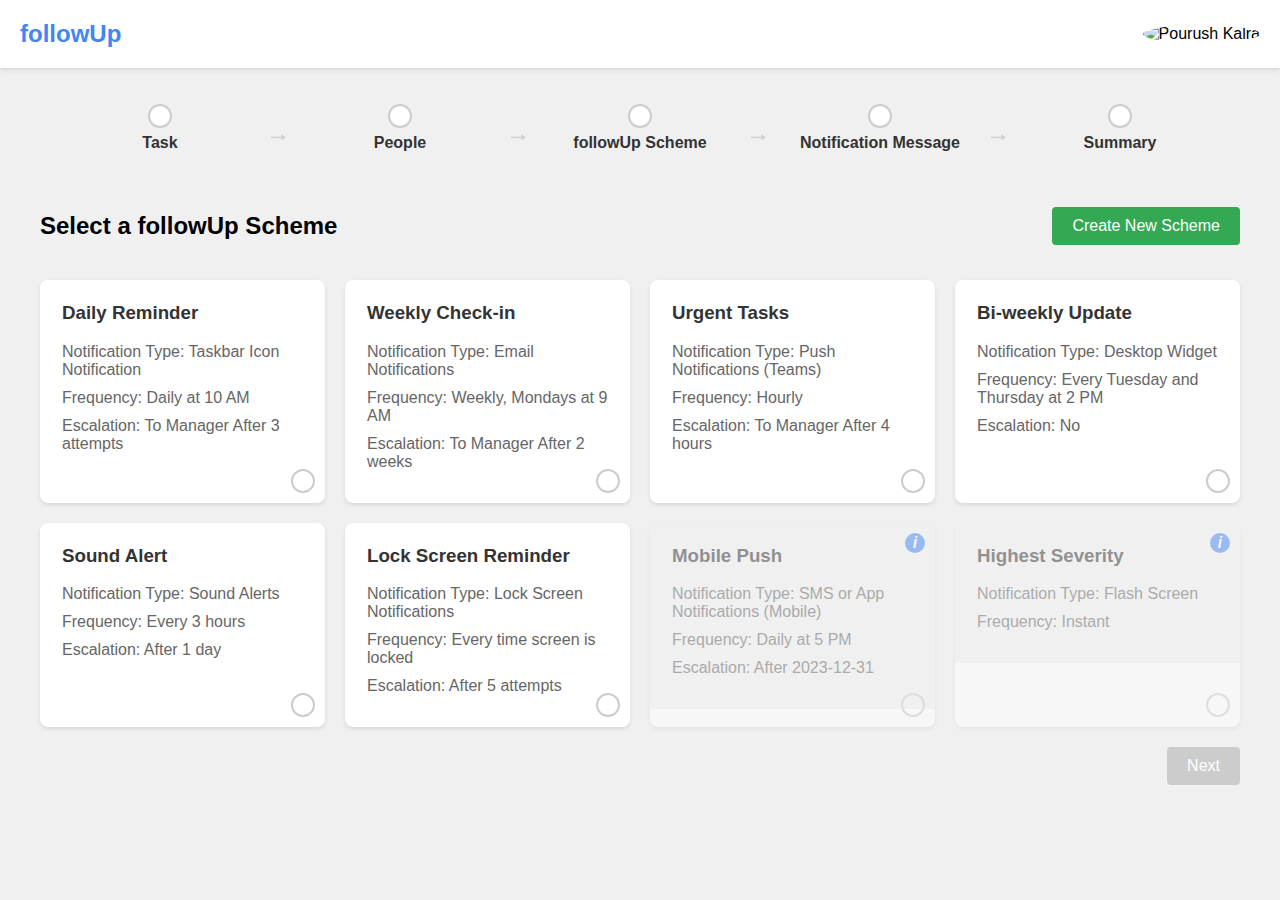
==== pages/followup.html @ 4c8eb8f8 "Add files via upload" ====
<!DOCTYPE html>
<html lang="en">
<head>
    <meta charset="UTF-8">
    <meta name="viewport" content="width=device-width, initial-scale=1.0">
    <title>followUp - Scheme</title>
    <link rel="stylesheet" href="../styles/followup.css">
    <style>
        .popup {
            display: none; /* Initially hidden */
            position: fixed; /* Fixed positioning */
            top: 50%; /* Center vertically */
            left: 50%; /* Center horizontally */
            transform: translate(-50%, -50%); /* Adjust for the width and height */
            width: 90%; /* Width of the popup */
            max-width: 600px; /* Maximum width */
            background-color: rgba(255, 255, 255, 1); /* White background */
            border-radius: 8px; /* Rounded corners */
            box-shadow: 0 4px 6px rgba(0, 0, 0, 0.1); /* Shadow for depth */
            z-index: 1000; /* Ensure it appears above other content */
            border: none; /* Remove any borders */
        }

        .popup:before {
            content: ''; /* Create a backdrop */
            position: fixed; /* Fixed positioning */
            top: 0; /* Cover the entire screen */
            left: 0; /* Cover the entire screen */
            width: 100%; /* Full width */
            height: 100%; /* Full height */
            background-color: rgba(0, 0, 0, 0.5); /* Semi-transparent background */
            z-index: -1; /* Behind the popup */
        }

        .escalation-section {
            border-top: 1px solid #ccc; /* Visual separation */
            padding-top: 20px; /* Padding for the section */
            margin-top: 20px; /* Margin for spacing */
        }
    </style>
</head>
<body>
    <header>
        <div class="branding"><a href="../index.html">followUp</a></div>
        <div class="user-profile">
            <img src="https://lh3.googleusercontent.com/a/ACg8ocKcbGWCPMhuBIO7dKfRcdoTU032Cxt4-pXLSDFzZ_DLHxt5FAM7yg=s288-c-no" alt="Pourush Kalra" title="Pourush Kalra">
        </div>
    </header>
    <main>
        <div class="container">
            <nav class="process-flow">
                <ul>
                    <li><a href="task.html">Task</a></li>
                    <li><a href="people.html">People</a></li>
                    <li><a href="followup.html">followUp Scheme</a></li>
                    <li><a href="notification-message.html">Notification Message</a></li>
                    <li><a href="summary.html">Summary</a></li>
                </ul>
            </nav>
            <div class="scheme-header">
                <h2>Select a followUp Scheme</h2>
                <button id="create-scheme">Create New Scheme</button>
            </div>
            <div class="scheme-cards">
                <label class="scheme-card">
                    <input type="radio" name="scheme" value="daily">
                    <div class="card-content">
                        <h3>Daily Reminder</h3>
                        <p>Notification Type: Taskbar Icon Notification</p>
                        <p>Frequency: Daily at 10 AM</p>
                        <p>Escalation: To Manager After 3 attempts</p>
                    </div>
                    <div class="radio-indicator"></div>
                </label>
                <label class="scheme-card">
                    <input type="radio" name="scheme" value="weekly">
                    <div class="card-content">
                        <h3>Weekly Check-in</h3>
                        <p>Notification Type: Email Notifications</p>
                        <p>Frequency: Weekly, Mondays at 9 AM</p>
                        <p>Escalation: To Manager After 2 weeks</p>
                    </div>
                    <div class="radio-indicator"></div>
                </label>
                <label class="scheme-card">
                    <input type="radio" name="scheme" value="urgent">
                    <div class="card-content">
                        <h3>Urgent Tasks</h3>
                        <p>Notification Type: Push Notifications (Teams)</p>
                        <p>Frequency: Hourly</p>
                        <p>Escalation: To Manager After 4 hours</p>
                    </div>
                    <div class="radio-indicator"></div>
                </label>
                <label class="scheme-card">
                    <input type="radio" name="scheme" value="biweekly">
                    <div class="card-content">
                        <h3>Bi-weekly Update</h3>
                        <p>Notification Type: Desktop Widget</p>
                        <p>Frequency: Every Tuesday and Thursday at 2 PM</p>
                        <p>Escalation: No</p>
                    </div>
                    <div class="radio-indicator"></div>
                </label>
                <label class="scheme-card">
                    <input type="radio" name="scheme" value="sound_alert">
                    <div class="card-content">
                        <h3>Sound Alert</h3>
                        <p>Notification Type: Sound Alerts</p>
                        <p>Frequency: Every 3 hours</p>
                        <p>Escalation: After 1 day</p>
                    </div>
                    <div class="radio-indicator"></div>
                </label>
                <label class="scheme-card">
                    <input type="radio" name="scheme" value="lock_screen">
                    <div class="card-content">
                        <h3>Lock Screen Reminder</h3>
                        <p>Notification Type: Lock Screen Notifications</p>
                        <p>Frequency: Every time screen is locked</p>
                        <p>Escalation: After 5 attempts</p>
                    </div>
                    <div class="radio-indicator"></div>
                </label>
                <label class="scheme-card disabled">
                    <input type="radio" name="scheme" value="mobile_push" disabled>
                    <div class="card-content">
                        <h3>Mobile Push</h3>
                        <p>Notification Type: SMS or App Notifications (Mobile)</p>
                        <p>Frequency: Daily at 5 PM</p>
                        <p>Escalation: After 2023-12-31</p>
                    </div>
                    <div class="radio-indicator"></div>
                    <div class="info-icon" title="No access">i</div>
                </label>
                <label class="scheme-card disabled">
                    <input type="radio" name="scheme" value="highest_severity" disabled>
                    <div class="card-content">
                        <h3>Highest Severity</h3>
                        <p>Notification Type: Flash Screen</p>
                        <p>Frequency: Instant</p>
                    </div>
                    <div class="radio-indicator"></div>
                    <div class="info-icon" title="No access">i</div>
                </label>
            </div>
            <div class="button-container">
                <button id="next-button" disabled>Next</button>
            </div>
        </div>
    </main>

    <!-- Popup for Create New Scheme -->
    <div id="create-scheme-popup" class="popup" style="display: none;">
        <div class="popup-content">
            <h2>Create New followUp Scheme</h2>
            <form id="new-scheme-form">
                <label for="scheme-name">Scheme Name:</label>
                <input type="text" id="scheme-name" name="scheme-name" required>

                <label for="notification-type">Notification Type:</label>
                <select id="notification-type" name="notification-type" required>
                    <option value="">Select a notification type</option>
                    <option value="taskbar">Taskbar Icon Notification</option>
                    <option value="email">Email Notifications</option>
                    <option value="push" disabled>Push Notifications (Teams)</option>
                    <option value="desktop-widget" disabled>Desktop Widget</option>
                    <option value="sound" disabled>Sound Alerts</option>
                    <option value="lock-screen">Lock Screen Notifications</option>
                    <option value="mobile" disabled>SMS or App Notifications (Mobile)</option>
                </select>

                <label for="frequency">Frequency:</label>
                <div class="frequency-tabs">
                    <button type="button" class="tab-button active" data-tab="daily-tab">Daily</button>
                    <button type="button" class="tab-button" data-tab="weekly-tab">Weekly</button>
                    <button type="button" class="tab-button" data-tab="monthly-tab">Monthly</button>
                    <button type="button" class="tab-button" data-tab="yearly-tab">Yearly</button>
                </div>

                <div id="daily-tab" class="frequency-tab-content active">
                    <h3>Daily</h3>
                    <label>
                        <input type="radio" name="daily-option" value="every-day" checked> Every day
                    </label>
                    <br>
                    <label>
                        <input type="radio" name="daily-option" value="every-weekday"> Every weekday
                    </label>
                    <br>
                    <label>Starts at:</label>
                    <select name="daily-hour">
                        <option value="0">12 AM</option>
                        <option value="1">1 AM</option>
                        <option value="2">2 AM</option>
                        <option value="3">3 AM</option>
                        <option value="4">4 AM</option>
                        <option value="5">5 AM</option>
                        <option value="6">6 AM</option>
                        <option value="7">7 AM</option>
                        <option value="8">8 AM</option>
                        <option value="9">9 AM</option>
                        <option value="10">10 AM</option>
                        <option value="11">11 AM</option>
                        <option value="12">12 PM</option>
                        <option value="13">1 PM</option>
                        <option value="14">2 PM</option>
                        <option value="15">3 PM</option>
                        <option value="16">4 PM</option>
                        <option value="17">5 PM</option>
                        <option value="18">6 PM</option>
                        <option value="19">7 PM</option>
                        <option value="20">8 PM</option>
                        <option value="21">9 PM</option>
                        <option value="22">10 PM</option>
                        <option value="23">11 PM</option>
                    </select>
                    <select name="daily-minute">
                        <option value="0">00</option>
                        <option value="15">15</option>
                        <option value="30">30</option>
                        <option value="45">45</option>
                    </select>
                </div>

                <div id="weekly-tab" class="frequency-tab-content" style="display: none;">
                    <h3>Weekly</h3>
                    <label>Select day(s) of the week:</label>
                    <div>
                        <label><input type="checkbox" name="weekdays" value="monday"> Monday</label>
                        <label><input type="checkbox" name="weekdays" value="tuesday"> Tuesday</label>
                        <label><input type="checkbox" name="weekdays" value="wednesday"> Wednesday</label>
                        <label><input type="checkbox" name="weekdays" value="thursday"> Thursday</label>
                        <label><input type="checkbox" name="weekdays" value="friday"> Friday</label>
                        <label><input type="checkbox" name="weekdays" value="saturday"> Saturday</label>
                        <label><input type="checkbox" name="weekdays" value="sunday"> Sunday</label>
                    </div>
                    <br>
                    <label>Starts at:</label>
                    <select name="weekly-hour">
                        <option value="0">12 AM</option>
                        <option value="1">1 AM</option>
                        <option value="2">2 AM</option>
                        <option value="3">3 AM</option>
                        <option value="4">4 AM</option>
                        <option value="5">5 AM</option>
                        <option value="6">6 AM</option>
                        <option value="7">7 AM</option>
                        <option value="8">8 AM</option>
                        <option value="9">9 AM</option>
                        <option value="10">10 AM</option>
                        <option value="11">11 AM</option>
                        <option value="12">12 PM</option>
                        <option value="13">1 PM</option>
                        <option value="14">2 PM</option>
                        <option value="15">3 PM</option>
                        <option value="16">4 PM</option>
                        <option value="17">5 PM</option>
                        <option value="18">6 PM</option>
                        <option value="19">7 PM</option>
                        <option value="20">8 PM</option>
                        <option value="21">9 PM</option>
                        <option value="22">10 PM</option>
                        <option value="23">11 PM</option>
                    </select>
                    <select name="weekly-minute">
                        <option value="0">00</option>
                        <option value="15">15</option>
                        <option value="30">30</option>
                        <option value="45">45</option>
                    </select>
                </div>

                <div id="monthly-tab" class="frequency-tab-content" style="display: none;">
                    <h3>Monthly</h3>
                    <label>
                        <input type="radio" name="monthly-option" value="day" checked> Day <input type="number" min="1" value="1" style="width: 50px;"> of every <input type="number" min="1" value="1" style="width: 50px;"> month(s)
                    </label>
                    <br>
                    <label>
                        <input type="radio" name="monthly-option" value="first-monday"> The <select>
                            <option value="first">First</option>
                            <option value="second">Second</option>
                            <option value="third">Third</option>
                            <option value="fourth">Fourth</option>
                            <option value="last">Last</option>
                        </select>
                        <select>
                            <option value="monday">Monday</option>
                            <option value="tuesday">Tuesday</option>
                            <option value="wednesday">Wednesday</option>
                            <option value="thursday">Thursday</option>
                            <option value="friday">Friday</option>
                            <option value="saturday">Saturday</option>
                            <option value="sunday">Sunday</option>
                        </select>
                        of every <input type="number" min="1" value="1" style="width: 50px;"> month(s)
                    </label>
                    <br>
                    <label>Starts at:</label>
                    <select name="monthly-hour">
                        <option value="0">12 AM</option>
                        <option value="1">1 AM</option>
                        <option value="2">2 AM</option>
                        <option value="3">3 AM</option>
                        <option value="4">4 AM</option>
                        <option value="5">5 AM</option>
                        <option value="6">6 AM</option>
                        <option value="7">7 AM</option>
                        <option value="8">8 AM</option>
                        <option value="9">9 AM</option>
                        <option value="10">10 AM</option>
                        <option value="11">11 AM</option>
                        <option value="12">12 PM</option>
                        <option value="13">1 PM</option>
                        <option value="14">2 PM</option>
                        <option value="15">3 PM</option>
                        <option value="16">4 PM</option>
                        <option value="17">5 PM</option>
                        <option value="18">6 PM</option>
                        <option value="19">7 PM</option>
                        <option value="20">8 PM</option>
                        <option value="21">9 PM</option>
                        <option value="22">10 PM</option>
                        <option value="23">11 PM</option>
                    </select>
                    <select name="monthly-minute">
                        <option value="0">00</option>
                        <option value="15">15</option>
                        <option value="30">30</option>
                        <option value="45">45</option>
                    </select>
                </div>

                <div id="yearly-tab" class="frequency-tab-content" style="display: none;">
                    <h3>Yearly</h3>
                    <label>On:</label>
                    <input type="date" name="yearly-date">
                    <br>
                    <label>Starts at:</label>
                    <select name="yearly-hour">
                        <option value="0">12 AM</option>
                        <option value="1">1 AM</option>
                        <option value="2">2 AM</option>
                        <option value="3">3 AM</option>
                        <option value="4">4 AM</option>
                        <option value="5">5 AM</option>
                        <option value="6">6 AM</option>
                        <option value="7">7 AM</option>
                        <option value="8">8 AM</option>
                        <option value="9">9 AM</option>
                        <option value="10">10 AM</option>
                        <option value="11">11 AM</option>
                        <option value="12">12 PM</option>
                        <option value="13">1 PM</option>
                        <option value="14">2 PM</option>
                        <option value="15">3 PM</option>
                        <option value="16">4 PM</option>
                        <option value="17">5 PM</option>
                        <option value="18">6 PM</option>
                        <option value="19">7 PM</option>
                        <option value="20">8 PM</option>
                        <option value="21">9 PM</option>
                        <option value="22">10 PM</option>
                        <option value="23">11 PM</option>
                    </select>
                    <select name="yearly-minute">
                        <option value="0">00</option>
                        <option value="15">15</option>
                        <option value="30">30</option>
                        <option value="45">45</option>
                    </select>
                </div>

                <div class="escalation-section">
                    <h3>Escalation</h3>
                    <div class="escalation-toggle">
                        <label for="require-escalation">Do you require escalation?</label>
                        <input type="checkbox" id="require-escalation" name="require-escalation">
                    </div>

                    <div id="escalation-options" style="display: none;">
                        <h3>Escalation Logic</h3>
                        <div class="escalation-logic">
                            <label>
                                <input type="radio" name="escalation-logic" value="attempts">
                                After <input type="number" name="attempts" min="1" value="1" style="width: 50px;"> attempts
                            </label>
                            <br>
                            <label>
                                <input type="radio" name="escalation-logic" value="time">
                                After <input type="number" name="time-value" min="1" value="1" style="width: 50px;">
                                <select name="time-unit">
                                    <option value="days">days</option>
                                    <option value="months">months</option>
                                </select>
                            </label>
                            <br>
                            <label>
                                <input type="radio" name="escalation-logic" value="date">
                                After Date <input type="date" name="escalation-date">
                            </label>
                            <br>
                            <label>
                                <input type="radio" name="escalation-logic" value="manual">
                                Manually on demand
                            </label>
                        </div>

                        <h3>Escalate to:</h3>
                        <div class="escalate-options">
                            <label>
                                <input type="radio" name="escalate-to" value="manager">
                                Manager
                            </label>
                            <br>
                            <label>
                                <input type="radio" name="escalate-to" value="hr-partner">
                                HR Partner
                            </label>
                            <br>
                            <label>
                                <input type="radio" name="escalate-to" value="skip-level-manager">
                                Skip Level Manager
                            </label>
                        </div>

                        <label for="escalation-notification-type">Escalation Notification Type:</label>
                        <select id="escalation-notification-type" name="escalation-notification-type" required>
                            <option value="">Select a notification type</option>
                            <option value="taskbar">Taskbar Icon Notification</option>
                            <option value="email">Email Notifications</option>
                            <option value="push" disabled>Push Notifications (Teams)</option>
                            <option value="desktop-widget" disabled>Desktop Widget</option>
                            <option value="sound" disabled>Sound Alerts</option>
                            <option value="lock-screen">Lock Screen Notifications</option>
                            <option value="mobile" disabled>SMS or App Notifications (Mobile)</option>
                        </select>
                    </div>
                </div>

                <div class="button-group">
                    <button type="submit">Create Scheme</button>
                    <button type="button" id="close-popup">Cancel</button>
                </div>
            </form>
        </div>
    </div>

    <script>
        document.addEventListener('DOMContentLoaded', function() {
            const createSchemeButton = document.getElementById('create-scheme');
            const popup = document.getElementById('create-scheme-popup');
            const closePopup = document.getElementById('close-popup');
            const form = document.getElementById('new-scheme-form');
            const nextButton = document.getElementById('next-button');

            function openPopup() {
                // Reset the form and show the popup
                form.reset();
                const activeTab = document.querySelector('.tab-button.active');
                if (activeTab) {
                    activeTab.classList.remove('active');
                }
                const dailyTab = document.querySelector('#daily-tab');
                if (dailyTab) {
                    dailyTab.style.display = 'block';
                    dailyTab.classList.add('active');
                }
                popup.style.display = 'flex';
            }

            function closePopupHandler() {
                popup.style.display = 'none';
            }

            createSchemeButton.addEventListener('click', openPopup);
            closePopup.addEventListener('click', closePopupHandler);

            const requireEscalation = document.getElementById('require-escalation');
            const escalationOptions = document.getElementById('escalation-options');

            requireEscalation.addEventListener('change', function() {
                escalationOptions.style.display = this.checked ? 'block' : 'none';
            });

            // Frequency tab functionality
            const frequencyTabs = document.querySelectorAll('.tab-button');
            const frequencyContents = document.querySelectorAll('.frequency-tab-content');

            frequencyTabs.forEach(tab => {
                tab.addEventListener('click', function() {
                    frequencyTabs.forEach(t => t.classList.remove('active'));
                    frequencyContents.forEach(content => {
                        content.style.display = 'none';
                    });
                    tab.classList.add('active');
                    document.getElementById(tab.dataset.tab).style.display = 'block';
                });
            });

            // Enable the Next button when a scheme is selected
            const schemeRadios = document.querySelectorAll('input[name="scheme"]');
            schemeRadios.forEach(radio => {
                radio.addEventListener('change', function() {
                    nextButton.disabled = false; // Enable the Next button
                });
            });

            // Add event listener to the form submission
            form.addEventListener('submit', function(e) {
                e.preventDefault();
                // Here you would typically send this data to a server
                closePopupHandler();
                // Additional logic after form submission if needed
            });

            nextButton.addEventListener('click', function() {
                // Redirect to the escalation page
                // window.location.href = 'escalation.html'; // Uncomment if needed
            });
        });
    </script>
</body>
</html>
---- styles/followup.css ----
body {
    font-family: Arial, sans-serif;
    margin: 0;
    padding: 0;
    background-color: #f0f0f0;
}

header {
    display: flex;
    justify-content: space-between;
    align-items: center;
    padding: 20px;
    background-color: #fff;
    box-shadow: 0 2px 4px rgba(0,0,0,0.1);
}

.branding a {
    font-size: 24px;
    font-weight: bold;
    color: #4285F4;
    text-decoration: none;
}

.user-profile img {
    width: 40px;
    height: 40px;
    border-radius: 50%;
    cursor: pointer;
}

.container {
    max-width: 1200px;
    margin: 0 auto;
    padding: 20px;
}

.process-flow {
    margin-bottom: 30px;
}

.process-flow ul {
    list-style-type: none;
    padding: 0;
    display: flex;
    justify-content: space-between;
    align-items: center;
    position: relative;
}

.process-flow li {
    flex: 1;
    text-align: center;
    position: relative;
    z-index: 1;
}

.process-flow a {
    text-decoration: none;
    color: #333;
    display: block;
    padding: 30px 10px 10px;
    font-weight: bold;
    transition: color 0.3s;
    position: relative;
}

.process-flow li::before {
    content: '';
    position: absolute;
    top: 0;
    left: 50%;
    transform: translateX(-50%);
    width: 20px;
    height: 20px;
    background-color: #fff;
    border: 2px solid #ccc;
    border-radius: 50%;
    z-index: 1;
}

.process-flow .active::before {
    background-color: #4285F4;
    border-color: #4285F4;
}

.process-flow li:not(:last-child)::after {
    content: '→';
    position: absolute;
    top: 50%;
    right: -10px;
    transform: translateY(-50%);
    font-size: 24px;
    color: #ccc;
}

.scheme-header {
    display: flex;
    justify-content: space-between;
    align-items: center;
    margin-bottom: 20px;
}

.scheme-cards {
    display: grid;
    grid-template-columns: repeat(auto-fill, minmax(250px, 1fr));
    gap: 20px;
    margin-bottom: 20px;
}

.scheme-card {
    background-color: #fff;
    border-radius: 8px;
    box-shadow: 0 2px 4px rgba(0,0,0,0.1);
    overflow: hidden;
    cursor: pointer;
    transition: transform 0.3s ease;
    position: relative;
}

.scheme-card:hover {
    transform: translateY(-5px);
}

.scheme-card input[type="radio"] {
    display: none;
}

.scheme-card input[type="radio"]:checked + .card-content {
    background-color: #e6f2ff;
    border: 2px solid #4285F4;
}

.card-content {
    padding: 20px;
    border: 2px solid transparent;
}

.card-content h3 {
    margin-top: 0;
    color: #333;
}

.card-content p {
    margin: 10px 0;
    color: #666;
}

.radio-indicator {
    position: absolute;
    bottom: 10px;
    right: 10px;
    width: 20px;
    height: 20px;
    border: 2px solid #ccc;
    border-radius: 50%;
}

.scheme-card input[type="radio"]:checked + .card-content + .radio-indicator {
    background-color: #4285F4;
    border-color: #4285F4;
}

.scheme-card.disabled {
    opacity: 0.5;
    cursor: not-allowed;
}

.scheme-card.disabled .card-content {
    background-color: #f0f0f0;
}

.info-icon {
    position: absolute;
    top: 10px;
    right: 10px;
    width: 20px;
    height: 20px;
    background-color: #4285F4;
    color: #fff;
    border-radius: 50%;
    display: flex;
    justify-content: center;
    align-items: center;
    font-style: italic;
    font-weight: bold;
    cursor: help;
    opacity: 1;
}

.info-icon:hover::after {
    content: attr(title);
    position: absolute;
    top: 100%;
    right: 0;
    background-color: #333;
    color: #fff;
    padding: 5px 10px;
    border-radius: 4px;
    font-size: 12px;
    white-space: nowrap;
}

.button-container {
    display: flex;
    justify-content: flex-end;
    margin-top: 20px;
}

button {
    padding: 10px 20px;
    font-size: 16px;
    border: none;
    border-radius: 4px;
    cursor: pointer;
    transition: background-color 0.3s ease;
}

#create-scheme {
    background-color: #34A853;
    color: white;
    padding: 10px 20px;
    font-size: 16px;
    border: none;
    border-radius: 4px;
    cursor: pointer;
    transition: background-color 0.3s ease;
}

#create-scheme:hover {
    background-color: #2E8B57;
}

#next-button {
    background-color: #4285F4;
    color: white;
    padding: 10px 20px;
    font-size: 16px;
    border: none;
    border-radius: 4px;
    cursor: pointer;
    transition: background-color 0.3s ease;
}

#next-button:hover {
    background-color: #3367D6;
}

#next-button:disabled {
    background-color: #ccc;
    cursor: not-allowed;
}

.popup {
    display: none; /* Initially hidden */
    position: fixed; /* Fixed positioning */
    top: 50%; /* Center vertically */
    left: 50%; /* Center horizontally */
    transform: translate(-50%, -50%); /* Adjust for the width and height */
    width: 90%; /* Width of the popup */
    max-width: 600px; /* Maximum width */
    background-color: rgba(255, 255, 255, 1); /* White background */
    border-radius: 8px; /* Rounded corners */
    box-shadow: 0 4px 6px rgba(0, 0, 0, 0.1); /* Shadow for depth */
    z-index: 1000; /* Ensure it appears above other content */
}

.popup:before {
    content: ''; /* Create a backdrop */
    position: fixed; /* Fixed positioning */
    top: 0; /* Cover the entire screen */
    left: 0; /* Cover the entire screen */
    width: 100%; /* Full width */
    height: 100%; /* Full height */
    background-color: rgba(0, 0, 0, 0.5); /* Semi-transparent background */
    z-index: -1; /* Behind the popup */
}

.popup-content {
    background-color: #fff;
    padding: 30px;
    border-radius: 8px;
    width: 90%;
    max-width: 600px;
    box-shadow: 0 4px 6px rgba(0, 0, 0, 0.1);
    max-height: 80vh; /* Limit the height of the popup */
    overflow-y: auto; /* Enable vertical scrolling */
}

.popup h2 {
    margin-top: 0;
    margin-bottom: 20px;
    color: #333;
}

.popup form {
    display: flex;
    flex-direction: column;
}

.popup label {
    margin-top: 15px;
    margin-bottom: 5px;
    font-weight: bold;
    color: #555;
}

.popup input,
.popup select {
    margin-bottom: 15px;
    padding: 10px;
    border: 1px solid #ccc;
    border-radius: 4px;
    font-size: 14px;
}

.frequency-container,
.escalation-container {
    display: flex;
    flex-wrap: wrap;
    align-items: center;
    gap: 10px;
    margin-bottom: 15px;
}

.frequency-options,
#escalation-details,
#escalation-date {
    display: flex;
    align-items: center;
    gap: 10px;
}

.weekday-selector {
    display: flex;
    flex-wrap: wrap;
    gap: 10px;
    margin-top: 10px;
}

.weekday-selector label {
    display: flex;
    align-items: center;
    margin: 0;
    font-weight: normal;
}

.weekday-selector input[type="checkbox"] {
    margin-right: 5px;
}

.time-container {
    margin-bottom: 15px;
}

.button-group {
    display: flex;
    justify-content: flex-end;
    gap: 10px;
    margin-top: 20px;
}

.button-group button {
    padding: 10px 20px;
    border: none;
    border-radius: 4px;
    cursor: pointer;
    font-size: 14px;
    transition: background-color 0.3s ease;
}

.button-group button[type="submit"] {
    background-color: #4285F4;
    color: #fff;
}

.button-group button[type="submit"]:hover {
    background-color: #3367D6;
}

.button-group button[type="button"] {
    background-color: #f1f1f1;
    color: #333;
}

.button-group button[type="button"]:hover {
    background-color: #e0e0e0;
}

.frequency-tabs {
    display: flex;
    margin-bottom: 15px;
}

.tab-button {
    flex: 1;
    padding: 10px;
    background-color: #f0f0f0;
    border: none;
    cursor: pointer;
}

.tab-button.active {
    background-color: #4285F4;
    color: white;
}

.frequency-tab-content {
    display: none;
    margin-bottom: 15px;
}

.frequency-tab-content.active {
    display: block;
}

.weekday-selector {
    display: flex;
    flex-wrap: wrap;
    gap: 10px;
    margin-top: 10px;
}

.weekday-selector label {
    display: flex;
    align-items: center;
}

/* Add more styles as needed */

.frequency-tab-content label {
    display: inline-block;
    margin-bottom: 10px;
}

.frequency-tab-content input[type="number"] {
    width: 50px;
    margin: 0 5px;
}

.frequency-tab-content select {
    margin: 0 5px;
}

.weekday-selector {
    margin-top: 10px;
}

.weekday-selector label {
    margin-right: 10px;
}
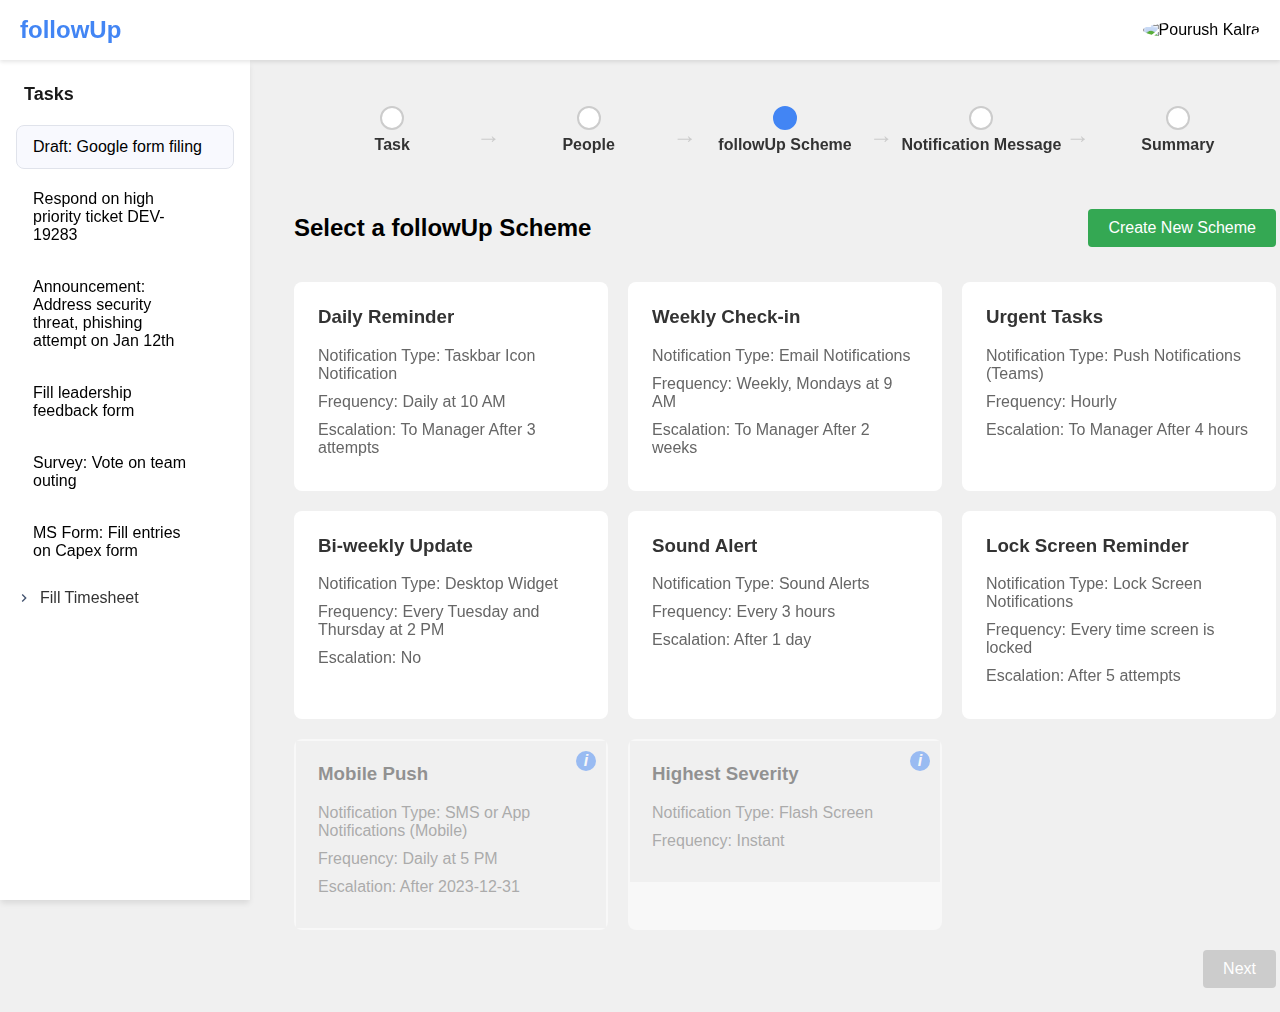
==== commit aaf4f0df: "Nov 11" ====
--- a/pages/followup.html
+++ b/pages/followup.html
@@ -4,40 +4,9 @@
     <meta charset="UTF-8">
     <meta name="viewport" content="width=device-width, initial-scale=1.0">
     <title>followUp - Scheme</title>
+    <link rel="stylesheet" href="../styles/base.css">
     <link rel="stylesheet" href="../styles/followup.css">
-    <style>
-        .popup {
-            display: none; /* Initially hidden */
-            position: fixed; /* Fixed positioning */
-            top: 50%; /* Center vertically */
-            left: 50%; /* Center horizontally */
-            transform: translate(-50%, -50%); /* Adjust for the width and height */
-            width: 90%; /* Width of the popup */
-            max-width: 600px; /* Maximum width */
-            background-color: rgba(255, 255, 255, 1); /* White background */
-            border-radius: 8px; /* Rounded corners */
-            box-shadow: 0 4px 6px rgba(0, 0, 0, 0.1); /* Shadow for depth */
-            z-index: 1000; /* Ensure it appears above other content */
-            border: none; /* Remove any borders */
-        }
-
-        .popup:before {
-            content: ''; /* Create a backdrop */
-            position: fixed; /* Fixed positioning */
-            top: 0; /* Cover the entire screen */
-            left: 0; /* Cover the entire screen */
-            width: 100%; /* Full width */
-            height: 100%; /* Full height */
-            background-color: rgba(0, 0, 0, 0.5); /* Semi-transparent background */
-            z-index: -1; /* Behind the popup */
-        }
-
-        .escalation-section {
-            border-top: 1px solid #ccc; /* Visual separation */
-            padding-top: 20px; /* Padding for the section */
-            margin-top: 20px; /* Margin for spacing */
-        }
-    </style>
+    <script src="https://cdn.jsdelivr.net/npm/chart.js"></script> <!-- Include Chart.js -->
 </head>
 <body>
     <header>
@@ -46,109 +15,160 @@
             <img src="https://lh3.googleusercontent.com/a/ACg8ocKcbGWCPMhuBIO7dKfRcdoTU032Cxt4-pXLSDFzZ_DLHxt5FAM7yg=s288-c-no" alt="Pourush Kalra" title="Pourush Kalra">
         </div>
     </header>
-    <main>
-        <div class="container">
-            <nav class="process-flow">
-                <ul>
-                    <li><a href="task.html">Task</a></li>
-                    <li><a href="people.html">People</a></li>
-                    <li><a href="followup.html">followUp Scheme</a></li>
-                    <li><a href="notification-message.html">Notification Message</a></li>
-                    <li><a href="summary.html">Summary</a></li>
-                </ul>
-            </nav>
-            <div class="scheme-header">
-                <h2>Select a followUp Scheme</h2>
-                <button id="create-scheme">Create New Scheme</button>
+
+    <div class="content-wrapper">
+        <div class="sidebar">
+            <h3>Tasks</h3>
+            <ul class="task-list">
+                <li class="task-item draft">
+                    Draft: Google form filing
+                </li>
+                <li class="task-item">
+                    <span>Respond on high priority ticket DEV-19283</span>
+                    <canvas id="chart1" class="progress-chart"></canvas>
+                </li>
+                <li class="task-item">
+                    <span>Announcement: Address security threat, phishing attempt on Jan 12th</span>
+                    <canvas id="chart2" class="progress-chart"></canvas>
+                    <a href="task-status.html" class="task-overlay" aria-label="View task status"></a>
+                </li>
+                <li class="task-item">
+                    <span>Fill leadership feedback form</span>
+                    <canvas id="chart3" class="progress-chart"></canvas>
+                </li>
+                <li class="task-item">
+                    <span>Survey: Vote on team outing</span>
+                    <canvas id="chart4" class="progress-chart"></canvas>
+                </li>
+                <li class="task-item">
+                    <span>MS Form: Fill entries on Capex form</span>
+                    <canvas id="chart5" class="progress-chart"></canvas>
+                </li>
+                <li class="timesheet-parent">
+                    <div class="timesheet-header">
+                        <svg class="arrow-icon" viewBox="0 0 24 24" fill="currentColor">
+                            <path d="M8.59 16.59L13.17 12 8.59 7.41 10 6l6 6-6 6-1.41-1.41z"/>
+                        </svg>
+                        <span>Fill Timesheet</span>
+                    </div>
+                    <ul class="timesheet-items">
+                        <li class="task-item">
+                            <span>Fill Timesheet - 01/16/24 - 01/31/24</span>
+                            <canvas id="timesheet1" class="progress-chart"></canvas>
+                        </li>
+                        <li class="task-item">
+                            <span>Fill Timesheet - 02/01/24 - 02/15/24</span>
+                            <canvas id="timesheet2" class="progress-chart"></canvas>
+                        </li>
+                        <li class="task-item">
+                            <span>Fill Timesheet - 02/16/24 - 02/29/24</span>
+                            <canvas id="timesheet3" class="progress-chart"></canvas>
+                        </li>
+                        <li class="task-item">
+                            <span>Fill Timesheet - 03/01/24 - 03/15/24</span>
+                            <canvas id="timesheet4" class="progress-chart"></canvas>
+                        </li>
+                    </ul>
+                </li>
+            </ul>
+        </div>
+
+        <main class="with-sidebar">
+            <div class="container">
+                <nav class="process-flow">
+                    <ul>
+                        <li><a href="task.html">Task</a></li>
+                        <li><a href="people.html">People</a></li>
+                        <li class="active"><a href="followup.html">followUp Scheme</a></li>
+                        <li><a href="notification-message.html">Notification Message</a></li>
+                        <li><a href="summary.html">Summary</a></li>
+                    </ul>
+                </nav>
+                <div class="scheme-header">
+                    <h2>Select a followUp Scheme</h2>
+                    <button id="create-scheme">Create New Scheme</button>
+                </div>
+                <div class="scheme-cards">
+                    <label class="scheme-card">
+                        <input type="radio" name="scheme" value="daily">
+                        <div class="card-content">
+                            <h3>Daily Reminder</h3>
+                            <p>Notification Type: Taskbar Icon Notification</p>
+                            <p>Frequency: Daily at 10 AM</p>
+                            <p>Escalation: To Manager After 3 attempts</p>
+                        </div>
+                    </label>
+                    <label class="scheme-card">
+                        <input type="radio" name="scheme" value="weekly">
+                        <div class="card-content">
+                            <h3>Weekly Check-in</h3>
+                            <p>Notification Type: Email Notifications</p>
+                            <p>Frequency: Weekly, Mondays at 9 AM</p>
+                            <p>Escalation: To Manager After 2 weeks</p>
+                        </div>
+                    </label>
+                    <label class="scheme-card">
+                        <input type="radio" name="scheme" value="urgent">
+                        <div class="card-content">
+                            <h3>Urgent Tasks</h3>
+                            <p>Notification Type: Push Notifications (Teams)</p>
+                            <p>Frequency: Hourly</p>
+                            <p>Escalation: To Manager After 4 hours</p>
+                        </div>
+                    </label>
+                    <label class="scheme-card">
+                        <input type="radio" name="scheme" value="biweekly">
+                        <div class="card-content">
+                            <h3>Bi-weekly Update</h3>
+                            <p>Notification Type: Desktop Widget</p>
+                            <p>Frequency: Every Tuesday and Thursday at 2 PM</p>
+                            <p>Escalation: No</p>
+                        </div>
+                    </label>
+                    <label class="scheme-card">
+                        <input type="radio" name="scheme" value="sound_alert">
+                        <div class="card-content">
+                            <h3>Sound Alert</h3>
+                            <p>Notification Type: Sound Alerts</p>
+                            <p>Frequency: Every 3 hours</p>
+                            <p>Escalation: After 1 day</p>
+                        </div>
+                    </label>
+                    <label class="scheme-card">
+                        <input type="radio" name="scheme" value="lock_screen">
+                        <div class="card-content">
+                            <h3>Lock Screen Reminder</h3>
+                            <p>Notification Type: Lock Screen Notifications</p>
+                            <p>Frequency: Every time screen is locked</p>
+                            <p>Escalation: After 5 attempts</p>
+                        </div>
+                    </label>
+                    <label class="scheme-card disabled">
+                        <input type="radio" name="scheme" value="mobile_push" disabled>
+                        <div class="card-content">
+                            <h3>Mobile Push</h3>
+                            <p>Notification Type: SMS or App Notifications (Mobile)</p>
+                            <p>Frequency: Daily at 5 PM</p>
+                            <p>Escalation: After 2023-12-31</p>
+                        </div>
+                        <div class="info-icon" title="No access">i</div>
+                    </label>
+                    <label class="scheme-card disabled">
+                        <input type="radio" name="scheme" value="highest_severity" disabled>
+                        <div class="card-content">
+                            <h3>Highest Severity</h3>
+                            <p>Notification Type: Flash Screen</p>
+                            <p>Frequency: Instant</p>
+                        </div>
+                        <div class="info-icon" title="No access">i</div>
+                    </label>
+                </div>
+                <div class="button-container">
+                    <button id="next-button" disabled>Next</button>
+                </div>
             </div>
-            <div class="scheme-cards">
-                <label class="scheme-card">
-                    <input type="radio" name="scheme" value="daily">
-                    <div class="card-content">
-                        <h3>Daily Reminder</h3>
-                        <p>Notification Type: Taskbar Icon Notification</p>
-                        <p>Frequency: Daily at 10 AM</p>
-                        <p>Escalation: To Manager After 3 attempts</p>
-                    </div>
-                    <div class="radio-indicator"></div>
-                </label>
-                <label class="scheme-card">
-                    <input type="radio" name="scheme" value="weekly">
-                    <div class="card-content">
-                        <h3>Weekly Check-in</h3>
-                        <p>Notification Type: Email Notifications</p>
-                        <p>Frequency: Weekly, Mondays at 9 AM</p>
-                        <p>Escalation: To Manager After 2 weeks</p>
-                    </div>
-                    <div class="radio-indicator"></div>
-                </label>
-                <label class="scheme-card">
-                    <input type="radio" name="scheme" value="urgent">
-                    <div class="card-content">
-                        <h3>Urgent Tasks</h3>
-                        <p>Notification Type: Push Notifications (Teams)</p>
-                        <p>Frequency: Hourly</p>
-                        <p>Escalation: To Manager After 4 hours</p>
-                    </div>
-                    <div class="radio-indicator"></div>
-                </label>
-                <label class="scheme-card">
-                    <input type="radio" name="scheme" value="biweekly">
-                    <div class="card-content">
-                        <h3>Bi-weekly Update</h3>
-                        <p>Notification Type: Desktop Widget</p>
-                        <p>Frequency: Every Tuesday and Thursday at 2 PM</p>
-                        <p>Escalation: No</p>
-                    </div>
-                    <div class="radio-indicator"></div>
-                </label>
-                <label class="scheme-card">
-                    <input type="radio" name="scheme" value="sound_alert">
-                    <div class="card-content">
-                        <h3>Sound Alert</h3>
-                        <p>Notification Type: Sound Alerts</p>
-                        <p>Frequency: Every 3 hours</p>
-                        <p>Escalation: After 1 day</p>
-                    </div>
-                    <div class="radio-indicator"></div>
-                </label>
-                <label class="scheme-card">
-                    <input type="radio" name="scheme" value="lock_screen">
-                    <div class="card-content">
-                        <h3>Lock Screen Reminder</h3>
-                        <p>Notification Type: Lock Screen Notifications</p>
-                        <p>Frequency: Every time screen is locked</p>
-                        <p>Escalation: After 5 attempts</p>
-                    </div>
-                    <div class="radio-indicator"></div>
-                </label>
-                <label class="scheme-card disabled">
-                    <input type="radio" name="scheme" value="mobile_push" disabled>
-                    <div class="card-content">
-                        <h3>Mobile Push</h3>
-                        <p>Notification Type: SMS or App Notifications (Mobile)</p>
-                        <p>Frequency: Daily at 5 PM</p>
-                        <p>Escalation: After 2023-12-31</p>
-                    </div>
-                    <div class="radio-indicator"></div>
-                    <div class="info-icon" title="No access">i</div>
-                </label>
-                <label class="scheme-card disabled">
-                    <input type="radio" name="scheme" value="highest_severity" disabled>
-                    <div class="card-content">
-                        <h3>Highest Severity</h3>
-                        <p>Notification Type: Flash Screen</p>
-                        <p>Frequency: Instant</p>
-                    </div>
-                    <div class="radio-indicator"></div>
-                    <div class="info-icon" title="No access">i</div>
-                </label>
-            </div>
-            <div class="button-container">
-                <button id="next-button" disabled>Next</button>
-            </div>
-        </div>
-    </main>
+        </main>
+    </div>
 
     <!-- Popup for Create New Scheme -->
     <div id="create-scheme-popup" class="popup" style="display: none;">
@@ -172,13 +192,30 @@
 
                 <label for="frequency">Frequency:</label>
                 <div class="frequency-tabs">
-                    <button type="button" class="tab-button active" data-tab="daily-tab">Daily</button>
+                    <button type="button" class="tab-button active" data-tab="one-time-tab">One-Time</button>
+                    <button type="button" class="tab-button" data-tab="daily-tab">Daily</button>
                     <button type="button" class="tab-button" data-tab="weekly-tab">Weekly</button>
                     <button type="button" class="tab-button" data-tab="monthly-tab">Monthly</button>
-                    <button type="button" class="tab-button" data-tab="yearly-tab">Yearly</button>
-                </div>
-
-                <div id="daily-tab" class="frequency-tab-content active">
+                </div>
+
+                <div id="one-time-tab" class="frequency-tab-content active">
+                    <h3>One-Time</h3>
+                    <div class="form-group">
+                        <label for="one-time-date">Select Date:</label>
+                        <input type="date" id="one-time-date" name="one-time-date" required>
+                    </div>
+                    <div class="form-group">
+                        <label for="one-time-hour">Starts at:</label>
+                        <select name="one-time-hour" id="one-time-hour">
+                            <!-- hour options -->
+                        </select>
+                        <select name="one-time-minute">
+                            <!-- minute options -->
+                        </select>
+                    </div>
+                </div>
+
+                <div id="daily-tab" class="frequency-tab-content" style="display: none;">
                     <h3>Daily</h3>
                     <label>
                         <input type="radio" name="daily-option" value="every-day" checked> Every day
@@ -294,82 +331,7 @@
                             <option value="saturday">Saturday</option>
                             <option value="sunday">Sunday</option>
                         </select>
-                        of every <input type="number" min="1" value="1" style="width: 50px;"> month(s)
-                    </label>
-                    <br>
-                    <label>Starts at:</label>
-                    <select name="monthly-hour">
-                        <option value="0">12 AM</option>
-                        <option value="1">1 AM</option>
-                        <option value="2">2 AM</option>
-                        <option value="3">3 AM</option>
-                        <option value="4">4 AM</option>
-                        <option value="5">5 AM</option>
-                        <option value="6">6 AM</option>
-                        <option value="7">7 AM</option>
-                        <option value="8">8 AM</option>
-                        <option value="9">9 AM</option>
-                        <option value="10">10 AM</option>
-                        <option value="11">11 AM</option>
-                        <option value="12">12 PM</option>
-                        <option value="13">1 PM</option>
-                        <option value="14">2 PM</option>
-                        <option value="15">3 PM</option>
-                        <option value="16">4 PM</option>
-                        <option value="17">5 PM</option>
-                        <option value="18">6 PM</option>
-                        <option value="19">7 PM</option>
-                        <option value="20">8 PM</option>
-                        <option value="21">9 PM</option>
-                        <option value="22">10 PM</option>
-                        <option value="23">11 PM</option>
-                    </select>
-                    <select name="monthly-minute">
-                        <option value="0">00</option>
-                        <option value="15">15</option>
-                        <option value="30">30</option>
-                        <option value="45">45</option>
-                    </select>
-                </div>
-
-                <div id="yearly-tab" class="frequency-tab-content" style="display: none;">
-                    <h3>Yearly</h3>
-                    <label>On:</label>
-                    <input type="date" name="yearly-date">
-                    <br>
-                    <label>Starts at:</label>
-                    <select name="yearly-hour">
-                        <option value="0">12 AM</option>
-                        <option value="1">1 AM</option>
-                        <option value="2">2 AM</option>
-                        <option value="3">3 AM</option>
-                        <option value="4">4 AM</option>
-                        <option value="5">5 AM</option>
-                        <option value="6">6 AM</option>
-                        <option value="7">7 AM</option>
-                        <option value="8">8 AM</option>
-                        <option value="9">9 AM</option>
-                        <option value="10">10 AM</option>
-                        <option value="11">11 AM</option>
-                        <option value="12">12 PM</option>
-                        <option value="13">1 PM</option>
-                        <option value="14">2 PM</option>
-                        <option value="15">3 PM</option>
-                        <option value="16">4 PM</option>
-                        <option value="17">5 PM</option>
-                        <option value="18">6 PM</option>
-                        <option value="19">7 PM</option>
-                        <option value="20">8 PM</option>
-                        <option value="21">9 PM</option>
-                        <option value="22">10 PM</option>
-                        <option value="23">11 PM</option>
-                    </select>
-                    <select name="yearly-minute">
-                        <option value="0">00</option>
-                        <option value="15">15</option>
-                        <option value="30">30</option>
-                        <option value="45">45</option>
-                    </select>
+                    </label>
                 </div>
 
                 <div class="escalation-section">
@@ -456,26 +418,40 @@
             const nextButton = document.getElementById('next-button');
 
             function openPopup() {
-                // Reset the form and show the popup
+                // Reset the form
                 form.reset();
-                const activeTab = document.querySelector('.tab-button.active');
-                if (activeTab) {
-                    activeTab.classList.remove('active');
-                }
-                const dailyTab = document.querySelector('#daily-tab');
-                if (dailyTab) {
-                    dailyTab.style.display = 'block';
-                    dailyTab.classList.add('active');
-                }
+
+                // Get all tabs and content sections
+                const tabs = document.querySelectorAll('.tab-button');
+                const contents = document.querySelectorAll('.frequency-tab-content');
+
+                // Hide all content sections first
+                contents.forEach(content => {
+                    content.style.display = 'none';
+                    content.classList.remove('active');
+                });
+
+                // Remove active class from all tabs
+                tabs.forEach(tab => {
+                    tab.classList.remove('active');
+                });
+
+                // Show and activate One-Time tab
+                const oneTimeTab = document.getElementById('one-time-tab');
+                const oneTimeButton = document.querySelector('[data-tab="one-time-tab"]');
+                
+                oneTimeTab.style.display = 'block';
+                oneTimeTab.classList.add('active');
+                oneTimeButton.classList.add('active');
+
+                // Show the popup
                 popup.style.display = 'flex';
             }
 
-            function closePopupHandler() {
+            createSchemeButton.addEventListener('click', openPopup);
+            closePopup.addEventListener('click', () => {
                 popup.style.display = 'none';
-            }
-
-            createSchemeButton.addEventListener('click', openPopup);
-            closePopup.addEventListener('click', closePopupHandler);
+            });
 
             const requireEscalation = document.getElementById('require-escalation');
             const escalationOptions = document.getElementById('escalation-options');
@@ -519,6 +495,147 @@
                 // Redirect to the escalation page
                 // window.location.href = 'escalation.html'; // Uncomment if needed
             });
+
+            // Get all tab buttons and content
+            const tabs = document.querySelectorAll('.tab-button');
+            const contents = document.querySelectorAll('.frequency-tab-content');
+
+            // Hide all content sections except One-Time
+            contents.forEach(content => {
+                if (content.id !== 'one-time-tab') {
+                    content.style.display = 'none';
+                }
+            });
+
+            // Set One-Time tab as active
+            document.querySelector('[data-tab="one-time-tab"]').classList.add('active');
+            document.getElementById('one-time-tab').style.display = 'block';
+
+            // Tab click handlers
+            tabs.forEach(tab => {
+                tab.addEventListener('click', () => {
+                    // Remove active class from all tabs
+                    tabs.forEach(t => t.classList.remove('active'));
+                    
+                    // Hide all content sections
+                    contents.forEach(content => {
+                        content.style.display = 'none';
+                    });
+
+                    // Add active class to clicked tab
+                    tab.classList.add('active');
+                    
+                    // Show corresponding content
+                    const contentId = tab.getAttribute('data-tab');
+                    document.getElementById(contentId).style.display = 'block';
+                });
+            });
+
+            // Single source of truth for all charts
+            const chartsData = [
+                { elementId: 'chart1', progress: 75 },
+                { elementId: 'chart2', progress: 50 },
+                { elementId: 'chart3', progress: 25 },
+                { elementId: 'chart4', progress: 100 },
+                { elementId: 'chart5', progress: 12 },
+                { elementId: 'timesheet1', progress: 95 },
+                { elementId: 'timesheet2', progress: 40 },
+                { elementId: 'timesheet3', progress: 0 },
+                { elementId: 'timesheet4', progress: 0 }
+            ];
+
+            // Single function to create donut charts
+            function createDonutChart(elementId, progress) {
+                const canvas = document.getElementById(elementId);
+                if (!canvas) return;
+                
+                const ctx = canvas.getContext('2d');
+                return new Chart(ctx, {
+                    type: 'doughnut',
+                    data: {
+                        datasets: [{
+                            data: [progress, 100 - progress],
+                            backgroundColor: [
+                                '#4CAF50',
+                                '#f0f0f0'
+                            ],
+                            borderWidth: 0
+                        }]
+                    },
+                    options: {
+                        cutout: '70%',
+                        responsive: false,
+                        maintainAspectRatio: true,
+                        width: 20,
+                        height: 20,
+                        plugins: {
+                            legend: {
+                                display: false
+                            },
+                            tooltip: {
+                                enabled: false
+                            }
+                        },
+                        layout: {
+                            padding: 0
+                        },
+                        elements: {
+                            arc: {
+                                borderWidth: 0
+                            }
+                        }
+                    }
+                });
+            }
+
+            // Initialize all charts once
+            chartsData.forEach(data => {
+                createDonutChart(data.elementId, data.progress);
+            });
+
+            // Process flow functionality
+            const processSteps = document.querySelectorAll('.process-flow li');
+            processSteps.forEach((step, index) => {
+                step.addEventListener('click', () => {
+                    processSteps.forEach(s => s.classList.remove('active'));
+                    for (let i = 0; i <= index; i++) {
+                        processSteps[i].classList.add('active');
+                    }
+                });
+            });
+
+            // Timesheet collapse functionality
+            const timesheetHeader = document.querySelector('.timesheet-header');
+            const timesheetItems = document.querySelector('.timesheet-items');
+            
+            if (timesheetHeader && timesheetItems) {
+                timesheetHeader.addEventListener('click', function() {
+                    this.classList.toggle('open');
+                    timesheetItems.classList.toggle('open');
+                });
+            }
+        });
+
+        function toggleSidebar() {
+            const sidebar = document.getElementById('sidebar');
+            sidebar.classList.toggle('active'); // Toggle sidebar visibility
+            const main = document.querySelector('main');
+            main.style.marginLeft = sidebar.classList.contains('active') ? '0' : '250px'; // Adjust main content margin
+        }
+
+        function toggleMenu(event) {
+            const menu = event.target.nextElementSibling; // Get the menu options
+            menu.classList.toggle('active'); // Toggle visibility
+        }
+
+        // Close the menu when clicking outside
+        document.addEventListener('click', function(event) {
+            const menus = document.querySelectorAll('.menu-options');
+            menus.forEach(menu => {
+                if (!menu.contains(event.target) && !menu.previousElementSibling.contains(event.target)) {
+                    menu.classList.remove('active');
+                }
+            });
         });
     </script>
 </body>
--- a/styles/base.css
+++ b/styles/base.css
@@ -0,0 +1,298 @@
+body {
+    font-family: Arial, sans-serif;
+    margin: 0;
+    padding: 0;
+    background-color: #f0f0f0;
+    min-height: 100vh;
+    display: flex;
+    flex-direction: column;
+}
+
+header {
+    position: fixed;
+    top: 0;
+    left: 0;
+    right: 0;
+    height: 60px;
+    background: white;
+    display: flex;
+    justify-content: space-between;
+    align-items: center;
+    padding: 0 20px;
+    box-shadow: 0 2px 4px rgba(0,0,0,0.1);
+    z-index: 100;
+}
+
+.branding {
+    font-size: 24px;
+    font-weight: bold;
+    color: #4285F4;
+}
+
+.branding a {
+    text-decoration: none;
+    color: inherit;
+}
+
+.user-profile img {
+    width: 40px;
+    height: 40px;
+    border-radius: 50%;
+    cursor: pointer;
+}
+
+main {
+    margin-left: 250px;
+    margin-top: 60px;
+    min-height: calc(100vh - 60px);
+    padding: 24px;
+    background-color: #f0f0f0;
+    padding-top: 30px;
+}
+
+.container {
+    max-width: 1200px;
+    width: 100%;
+    margin: 0 auto;
+    padding: 0 20px;
+}
+
+.process-flow {
+    margin-bottom: 30px;
+    margin-top: 0;
+}
+
+.process-flow ul {
+    list-style-type: none;
+    padding: 0;
+    display: flex;
+    justify-content: space-between;
+    align-items: center;
+    position: relative;
+}
+
+.process-flow li {
+    flex: 1;
+    text-align: center;
+    position: relative;
+    z-index: 1;
+}
+
+.process-flow a {
+    text-decoration: none;
+    color: #333;
+    display: block;
+    padding: 30px 10px 10px;
+    font-weight: bold;
+    transition: color 0.3s;
+    position: relative;
+}
+
+.process-flow li::before {
+    content: '';
+    position: absolute;
+    top: 0;
+    left: 50%;
+    transform: translateX(-50%);
+    width: 20px;
+    height: 20px;
+    background-color: #fff;
+    border: 2px solid #ccc;
+    border-radius: 50%;
+    z-index: 1;
+}
+
+.process-flow .active::before {
+    background-color: #4285F4;
+    border-color: #4285F4;
+}
+
+.process-flow li:not(:last-child)::after {
+    content: '→';
+    position: absolute;
+    top: 50%;
+    right: -10px;
+    transform: translateY(-50%);
+    font-size: 24px;
+    color: #ccc;
+}
+
+/* Sidebar base styles */
+.sidebar {
+    position: fixed;
+    top: 60px;
+    left: 0;
+    width: 250px;
+    height: calc(100vh - 60px);
+    background-color: #ffffff;
+    box-shadow: 0 4px 6px -1px rgba(0, 0, 0, 0.1);
+    padding: 24px 16px;
+    box-sizing: border-box;
+    overflow-y: auto;
+}
+
+
+
+/* Add styles for the sidebar */
+/* .sidebar {
+    position: fixed;
+    top: 60px;
+    left: 0;
+    width: 250px;
+    height: calc(100vh - 60px);
+    background-color: #ffffff;
+    box-shadow: 0 4px 6px -1px rgba(0, 0, 0, 0.1);
+    padding: 24px 16px;
+    box-sizing: border-box;
+    overflow-y: auto;
+} */
+
+
+
+.sidebar h3 {
+    color: #1a1a1a;
+    font-size: 18px;
+    margin: 0 0 20px 8px;
+    font-weight: 600;
+}
+
+.task-list {
+    list-style: none;
+    padding: 0;
+    margin: 0;
+}
+
+.task-item {
+    padding: 12px 16px;
+    border-bottom: 1px solid #eee;
+    margin-bottom: 8px;
+    border-radius: 8px;
+    display: flex;
+    align-items: center;
+    justify-content: space-between;
+    background: white;
+    transition: all 0.2s ease;
+    border: 1px solid transparent;
+    cursor: pointer;
+    position: relative;
+}
+
+.task-item:hover {
+    background-color: #f8f9fe;
+    border-color: #e0e3eb;
+    transform: translateX(4px);
+}
+
+.task-item.draft {
+    background-color: #f8f9fe;
+    border: 1px solid #e0e3eb;
+}
+
+.progress-chart {
+    width: 24px;
+    height: 24px;
+    margin-left: 12px;
+}
+
+
+/* Scrollbar styling */
+.sidebar::-webkit-scrollbar {
+    width: 6px;
+}
+
+.sidebar::-webkit-scrollbar-track {
+    background: transparent;
+}
+
+.sidebar::-webkit-scrollbar-thumb {
+    background-color: rgba(0, 0, 0, 0.1);
+    border-radius: 3px;
+}
+
+.sidebar::-webkit-scrollbar-thumb:hover {
+    background-color: rgba(0, 0, 0, 0.2);
+}
+
+/* Add to existing sidebar styles */
+.timesheet-parent {
+    display: block;
+    margin-bottom: 8px;
+}
+
+.timesheet-header {
+    display: flex;
+    align-items: center;
+    cursor: pointer;
+    padding: 8px 0;
+    color: #333;
+    width: 100%;
+}
+
+.timesheet-header .arrow-icon {
+    width: 16px;
+    height: 16px;
+    margin-right: 8px;
+    transition: transform 0.2s ease;
+    color: #42526E;
+    flex-shrink: 0;
+}
+
+.timesheet-header.open .arrow-icon {
+    transform: rotate(90deg);
+}
+
+.timesheet-items {
+    list-style: none;
+    padding-left: 24px;
+    margin: 4px 0 0 0;
+    display: none;
+}
+
+.timesheet-items.open {
+    display: block;
+}
+
+.timesheet-items .task-item {
+    display: flex;
+    align-items: center;
+    justify-content: space-between;
+    padding: 8px 0;
+    width: 100%;
+}
+
+.progress-chart {
+    margin-left: auto;
+}
+
+.task-link {
+    display: flex;
+    align-items: center;
+    justify-content: space-between;
+    width: 100%;
+    text-decoration: none;
+    color: inherit;
+    padding: inherit;
+}
+
+.task-link:hover {
+    background: none;
+    color: inherit;
+}
+
+.task-link span {
+    margin-right: 10px;
+    flex: 1;
+}
+
+.task-overlay {
+    position: absolute;
+    top: 0;
+    left: 0;
+    right: 0;
+    bottom: 0;
+    z-index: 1;
+}
+
+.task-overlay:hover {
+    background: none;
+}
--- a/styles/followup.css
+++ b/styles/followup.css
@@ -3,16 +3,26 @@
     margin: 0;
     padding: 0;
     background-color: #f0f0f0;
-}
-
-header {
+    display: flex;
+    flex-direction: column;
+    min-height: 100vh;
+}
+
+/* header {
     display: flex;
     justify-content: space-between;
     align-items: center;
-    padding: 20px;
+    padding: 10px 20px;
     background-color: #fff;
-    box-shadow: 0 2px 4px rgba(0,0,0,0.1);
-}
+    box-shadow: 0 2px 5px rgba(0, 0, 0, 0.1);
+    position: fixed;
+    top: 0;
+    left: 0;
+    right: 0;
+    height: 60px;
+    z-index: 100;
+    background: white;
+} */
 
 .branding a {
     font-size: 24px;
@@ -28,15 +38,16 @@
     cursor: pointer;
 }
 
-.container {
+/* .container {
     max-width: 1200px;
     margin: 0 auto;
-    padding: 20px;
+    padding: 0 20px;
 }
 
 .process-flow {
     margin-bottom: 30px;
-}
+    margin-top: 0;
+} */
 
 .process-flow ul {
     list-style-type: none;
@@ -108,26 +119,35 @@
 }
 
 .scheme-card {
-    background-color: #fff;
+    position: relative;
+    cursor: pointer;
+    transition: all 0.3s ease;
+    border: 2px solid transparent;
     border-radius: 8px;
-    box-shadow: 0 2px 4px rgba(0,0,0,0.1);
-    overflow: hidden;
-    cursor: pointer;
-    transition: transform 0.3s ease;
-    position: relative;
-}
-
-.scheme-card:hover {
-    transform: translateY(-5px);
+    background-color: white;
 }
 
 .scheme-card input[type="radio"] {
-    display: none;
-}
-
-.scheme-card input[type="radio"]:checked + .card-content {
-    background-color: #e6f2ff;
-    border: 2px solid #4285F4;
+    position: absolute;
+    top: 0;
+    left: 0;
+    width: 100%;
+    height: 100%;
+    opacity: 0;
+    cursor: pointer;
+    z-index: 1;
+}
+
+/* Change the background of the entire card when selected */
+.scheme-card:has(input[type="radio"]:checked) {
+    background-color: #6f84fa2a;
+    border-color: #2196f3;
+    color: white;
+}
+
+/* Ensure all text within selected card is white */
+.scheme-card input[type="radio"]:checked ~ * {
+    color: white;
 }
 
 .card-content {
@@ -388,25 +408,41 @@
 
 .frequency-tabs {
     display: flex;
-    margin-bottom: 15px;
+    width: 100%;
+    margin: 20px 0;
+    background-color: #f5f5f5;
+    border-radius: 8px;
+    padding: 4px;
+    gap: 4px;
 }
 
 .tab-button {
     flex: 1;
-    padding: 10px;
-    background-color: #f0f0f0;
+    padding: 12px 24px;
     border: none;
-    cursor: pointer;
+    background: none;
+    cursor: pointer;
+    font-size: 14px;
+    font-weight: 500;
+    color: #666;
+    transition: all 0.3s ease;
+    border-radius: 6px;
+}
+
+.tab-button:hover {
+    background-color: rgba(33, 150, 243, 0.1);
+    color: #2196f3;
 }
 
 .tab-button.active {
-    background-color: #4285F4;
+    background-color: #2196f3;
     color: white;
+    box-shadow: 0 2px 4px rgba(33, 150, 243, 0.2);
 }
 
 .frequency-tab-content {
     display: none;
-    margin-bottom: 15px;
+    padding: 20px;
 }
 
 .frequency-tab-content.active {
@@ -448,3 +484,98 @@
 .weekday-selector label {
     margin-right: 10px;
 }
+
+/* Add styles for the sidebar */
+/* .sidebar {
+    position: fixed;
+    top: 60px;
+    left: 0;
+    width: 250px;
+    height: calc(100vh - 60px);
+    background-color: #ffffff;
+    box-shadow: 0 4px 6px -1px rgba(0, 0, 0, 0.1);
+    padding: 24px 16px;
+    box-sizing: border-box;
+    overflow-y: auto;
+} */
+
+
+/* Add styles for the popup menu */
+.menu-options {
+    display: none; /* Initially hidden */
+    position: absolute; /* Positioning */
+    background-color: white; /* Background color */
+    border: 1px solid #ccc; /* Border */
+    box-shadow: 0 2px 5px rgba(0, 0, 0, 0.2); /* Shadow */
+    z-index: 1000; /* Ensure it appears above other content */
+}
+
+.menu-options.active {
+    display: block; /* Show when active */
+}
+
+/* Adjust main content margin */
+main {
+    margin-left: 250px; /* Match sidebar width */
+    /* margin-top: 60px; Match header height */
+    min-height: calc(100vh - 48px);
+    background-color: #f0f0f0;
+}
+
+/* Remove the inline style from main element in HTML and add this class */
+.with-sidebar {
+    margin-left: 250px;
+}
+
+/* Layout structure */
+body {
+    margin: 0;
+    min-height: 100vh;
+}
+
+/* header {
+    position: fixed;
+    top: 0;
+    left: 0;
+    right: 0;
+    height: 60px;
+    z-index: 100;
+    background: white;
+} */
+
+/* Main content wrapper */
+.content-wrapper {
+    display: flex;
+    flex: 1;
+    padding-top: 0;
+}
+
+/* Main content area */
+main.with-sidebar {
+    flex: 1;
+    /* padding: 20px; */
+    overflow-y: auto;
+}
+
+/* Task list styles */
+/* .task-list {
+    list-style: none;
+    padding: 0;
+    margin: 0;
+} */
+
+/* .task-item {
+    padding: 15px;
+    
+    display: flex;
+    align-items: center;
+    justify-content: space-between;
+    background: white;
+} */
+
+/* Draft item style */
+/* .task-item.draft {
+    background-color: #f8f9fe;
+} */
+
+
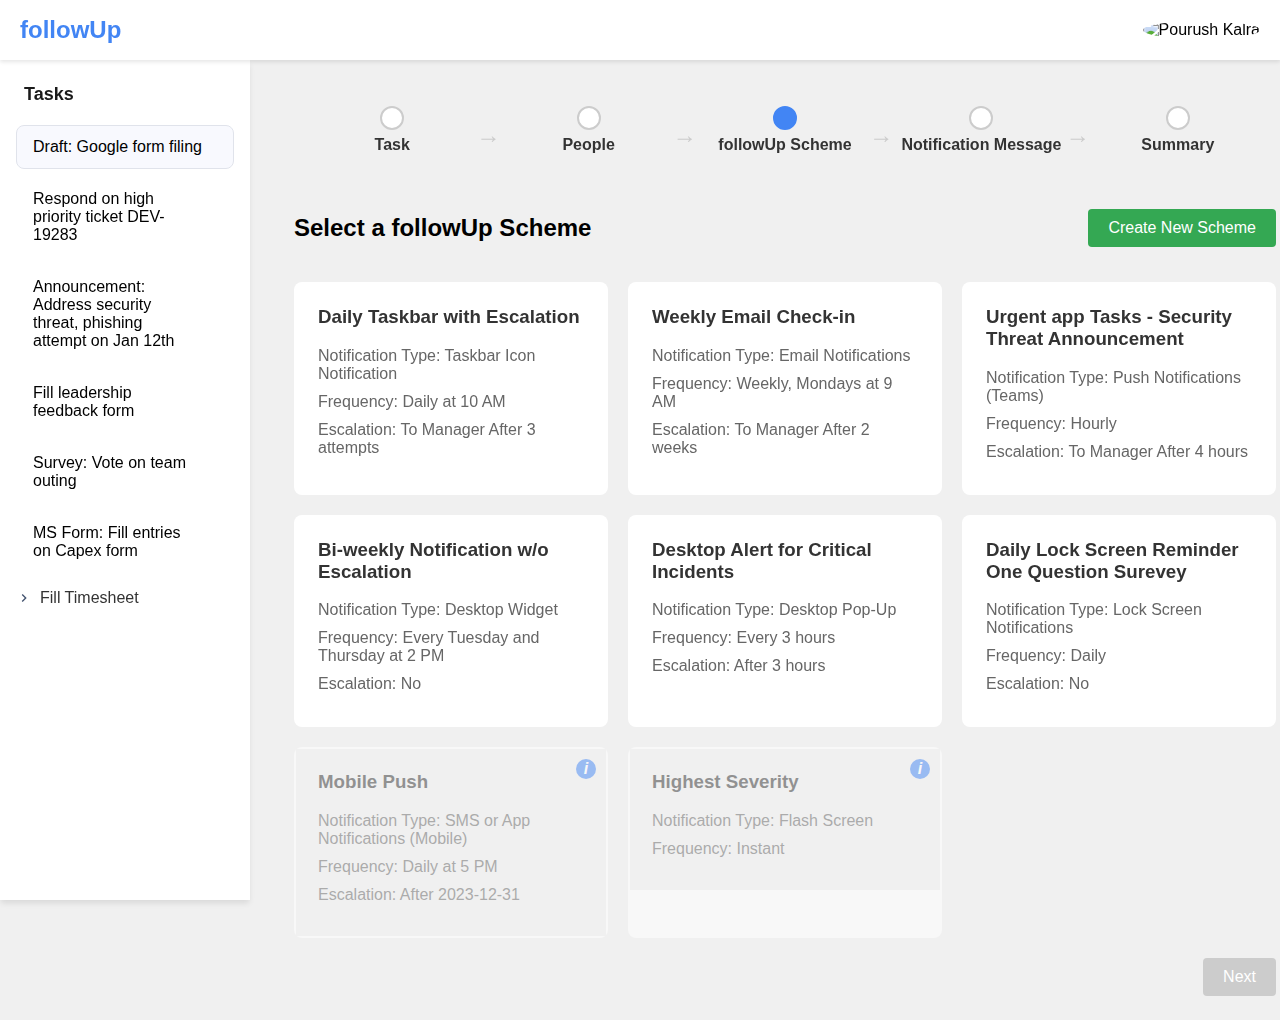
==== commit ca6d9984: "Bug fixes" ====
--- a/pages/followup.html
+++ b/pages/followup.html
@@ -92,7 +92,7 @@
                     <label class="scheme-card">
                         <input type="radio" name="scheme" value="daily">
                         <div class="card-content">
-                            <h3>Daily Reminder</h3>
+                            <h3>Daily Taskbar with Escalation</h3>
                             <p>Notification Type: Taskbar Icon Notification</p>
                             <p>Frequency: Daily at 10 AM</p>
                             <p>Escalation: To Manager After 3 attempts</p>
@@ -101,7 +101,7 @@
                     <label class="scheme-card">
                         <input type="radio" name="scheme" value="weekly">
                         <div class="card-content">
-                            <h3>Weekly Check-in</h3>
+                            <h3>Weekly Email Check-in</h3>
                             <p>Notification Type: Email Notifications</p>
                             <p>Frequency: Weekly, Mondays at 9 AM</p>
                             <p>Escalation: To Manager After 2 weeks</p>
@@ -110,7 +110,7 @@
                     <label class="scheme-card">
                         <input type="radio" name="scheme" value="urgent">
                         <div class="card-content">
-                            <h3>Urgent Tasks</h3>
+                            <h3>Urgent app Tasks - Security Threat Announcement</h3>
                             <p>Notification Type: Push Notifications (Teams)</p>
                             <p>Frequency: Hourly</p>
                             <p>Escalation: To Manager After 4 hours</p>
@@ -119,7 +119,7 @@
                     <label class="scheme-card">
                         <input type="radio" name="scheme" value="biweekly">
                         <div class="card-content">
-                            <h3>Bi-weekly Update</h3>
+                            <h3>Bi-weekly Notification w/o Escalation</h3>
                             <p>Notification Type: Desktop Widget</p>
                             <p>Frequency: Every Tuesday and Thursday at 2 PM</p>
                             <p>Escalation: No</p>
@@ -128,19 +128,19 @@
                     <label class="scheme-card">
                         <input type="radio" name="scheme" value="sound_alert">
                         <div class="card-content">
-                            <h3>Sound Alert</h3>
-                            <p>Notification Type: Sound Alerts</p>
+                            <h3>Desktop Alert for Critical Incidents</h3>
+                            <p>Notification Type: Desktop Pop-Up</p>
                             <p>Frequency: Every 3 hours</p>
-                            <p>Escalation: After 1 day</p>
+                            <p>Escalation: After 3 hours</p>
                         </div>
                     </label>
                     <label class="scheme-card">
                         <input type="radio" name="scheme" value="lock_screen">
                         <div class="card-content">
-                            <h3>Lock Screen Reminder</h3>
+                            <h3>Daily Lock Screen Reminder One Question Surevey</h3>
                             <p>Notification Type: Lock Screen Notifications</p>
-                            <p>Frequency: Every time screen is locked</p>
-                            <p>Escalation: After 5 attempts</p>
+                            <p>Frequency: Daily</p>
+                            <p>Escalation: No</p>
                         </div>
                     </label>
                     <label class="scheme-card disabled">
@@ -164,7 +164,7 @@
                     </label>
                 </div>
                 <div class="button-container">
-                    <button id="next-button" disabled>Next</button>
+                    <button id="next-button" disabled onclick="window.location.href='notification-message.html'">Next</button>
                 </div>
             </div>
         </main>
--- a/styles/base.css
+++ b/styles/base.css
@@ -296,3 +296,18 @@
 .task-overlay:hover {
     background: none;
 }
+
+/* Update or add these styles */
+.main-content {
+    height: auto;  /* Remove fixed height if it exists */
+    min-height: 100vh;
+    padding-bottom: 40px;
+}
+
+.integration-grid {
+    display: grid;
+    grid-template-columns: repeat(auto-fill, minmax(200px, 1fr));
+    gap: 20px;
+    margin-bottom: 30px; /* Add specific margin after the tiles */
+    max-width: 1200px;
+}
